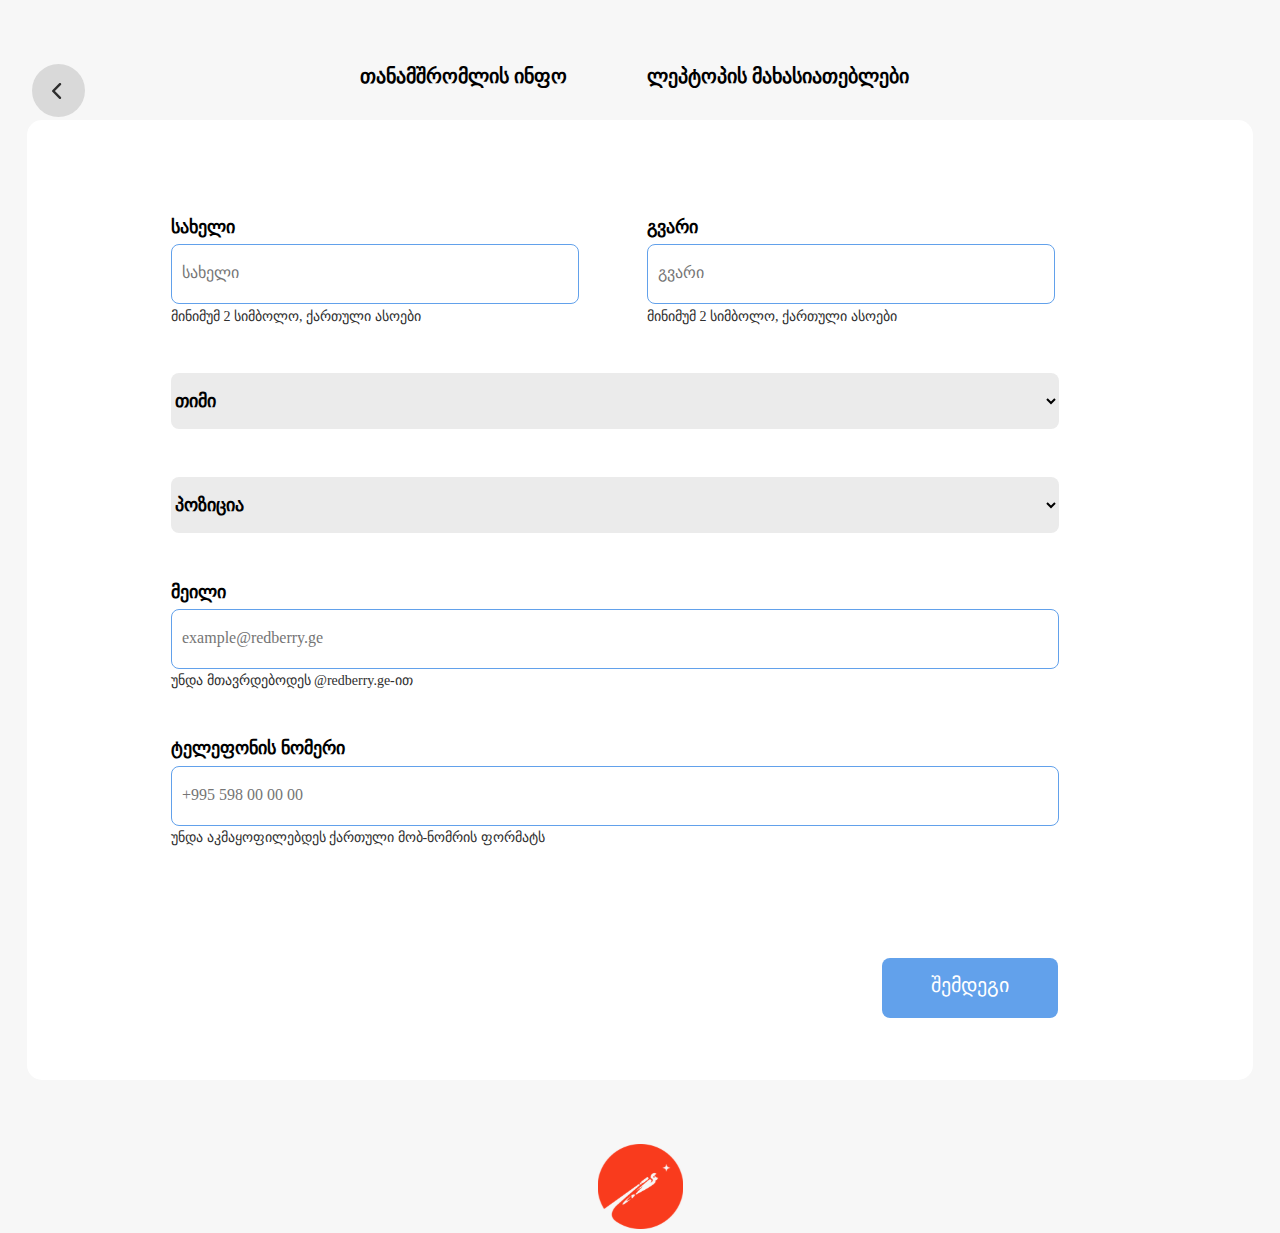
==== App/pages/employee.html @ ed8a230c "employee page html css almost done" ====
<!DOCTYPE html>
<html lang="en">
  <head>
    <meta charset="UTF-8" />
    <meta http-equiv="X-UA-Compatible" content="IE=edge" />
    <meta name="viewport" content="width=device-width, initial-scale=1.0" />
    <link rel="stylesheet" href="../styles/form-style.css" />
    <link rel="icon" href="../../assets/images/redberry-icon.svg" />
    <title>Employee Info</title>
  </head>
  <body>
    <div class="arrowback">
      <a href="../../index.html">
        <img src="../../assets/images/Back-arrow.svg"
      /></a>
    </div>

    <div class="pages">
      <p>თანამშრომლის ინფო</p>
      <p>ლეპტოპის მახასიათებლები</p>
    </div>

    <section>
      <div class="namelstname">
        <div class="name">
          <label for="Name">სახელი</label> <br />
          <input type="text" name="Name" id="Name" placeholder="სახელი" />
          <h5>მინიმუმ 2 სიმბოლო, ქართული ასოები</h5>
        </div>

        <div class="lastname">
          <label for="Lastname">გვარი</label> <br />
          <input
            type="text"
            name="Lastname"
            id="Lastname"
            placeholder="გვარი"
          />
          <h5>მინიმუმ 2 სიმბოლო, ქართული ასოები</h5>
        </div>
      </div>

      <div class="teams">
        <select class="teams" id="teams">
          <option hidden selected>თიმი</option>
        </select>
        <br />
      </div>

      <div class="positions">
        <select id="positions">
          <option hidden selected>პოზიცია</option></select
        ><br />
      </div>

      <div class="email">
        <label for="Email">მეილი</label> <br />
        <input
          type="email"
          name="Email"
          id="Email"
          placeholder="example@redberry.ge"
        />
        <h5>უნდა მთავრდებოდეს @redberry.ge-ით</h5>
      </div>

      <div class="phone">
        <label for="Phone">ტელეფონის ნომერი</label> <br />
        <input
          type="number"
          name="Phone"
          id="Phone"
          placeholder="+995 598 00 00 00"
        />
        <h5>უნდა აკმაყოფილებდეს ქართული მობ-ნომრის ფორმატს</h5>
      </div>

      <a href="./laptop.html" class="next-btn">შემდეგი</a>
    </section>

    <div class="logo">
      <img src="../../assets/images/redberry-icon.svg" />
    </div>
    <script src="../script/getData.js"></script>
    <script src="../script/validations.js"></script>
  </body>
</html>
---- App/styles/form-style.css ----
@font-face {
  font-family: HelveticaNeue;
  src: url(./asset/fonts/HelveticaNeue.ttc) format("ttc");
}

* {
  box-sizing: border-box;
  margin: 0;
  padding: 0;
  font-family: HelveticaNeue;
}

body {
  padding: 4rem 1rem 2rem 1rem;
  height: 100vh;
  background-color: #f7f7f7;
}

.arrowback {
  float: left;
  margin-left: 1rem;
}

.pages {
  display: flex;
  justify-content: center;
}

.pages p {
  margin-right: 5rem;
  font-size: 20px;
  font-weight: bold;
}

section {
  width: 76.625rem;
  height: 60rem;
  background-color: white;
  margin: auto;
  margin-top: 2rem;
  padding-left: 9rem;
  padding-top: 6rem;
  border-radius: 15px;
}

label {
  font-size: 18px;
  font-weight: bold;
}

h5 {
  font-size: 14px;
  color: #2e2e2e;
  font-weight: 300;
  margin-top: 0.2rem;
}

input {
  border: 1px solid #62a1eb;
  border-radius: 8px;
  outline: none;
  margin-top: 0.4rem;
  height: 3.75rem;
}

input::placeholder {
  font-size: 16px;
  padding-left: 10px;
}

.name,
.lastname {
  display: inline-block;
}
.lastname {
  margin-left: 4rem;
}

.namelstname input {
  width: 25.5rem;
}

select {
  height: 3.5rem;
  width: 55.5rem;

  margin-top: 3rem;
  border: none;
  outline: none;
  background-color: #ebebeb;
  border-radius: 8px;
  font-size: 18px;
  font-weight: bold;
}

option {
  font-size: 18px;
  font-weight: 400;
  background-color: white;
}

.email {
  margin-top: 3rem;
}

.email input,
.phone input {
  width: 55.5rem;
}

.phone {
  margin-top: 3rem;
}

.next-btn {
  float: right;
  margin-top: 7rem;
  margin-right: 12.2rem;
  width: 11rem;
  height: 3.75rem;
  background-color: #62a1eb;
  color: white;
  border: none;
  outline: none;
  cursor: pointer;
  text-decoration: none;
  font-size: 20px;
  border-radius: 8px;
  text-align: center;
  padding: 15px;
}

.next-btn:hover {
  transition: 200ms ease;
  background: #317ad0;
}

.next-btn:active {
  background: #1a5dab;
}

.logo {
  text-align: center;
  margin-top: 4rem;
}
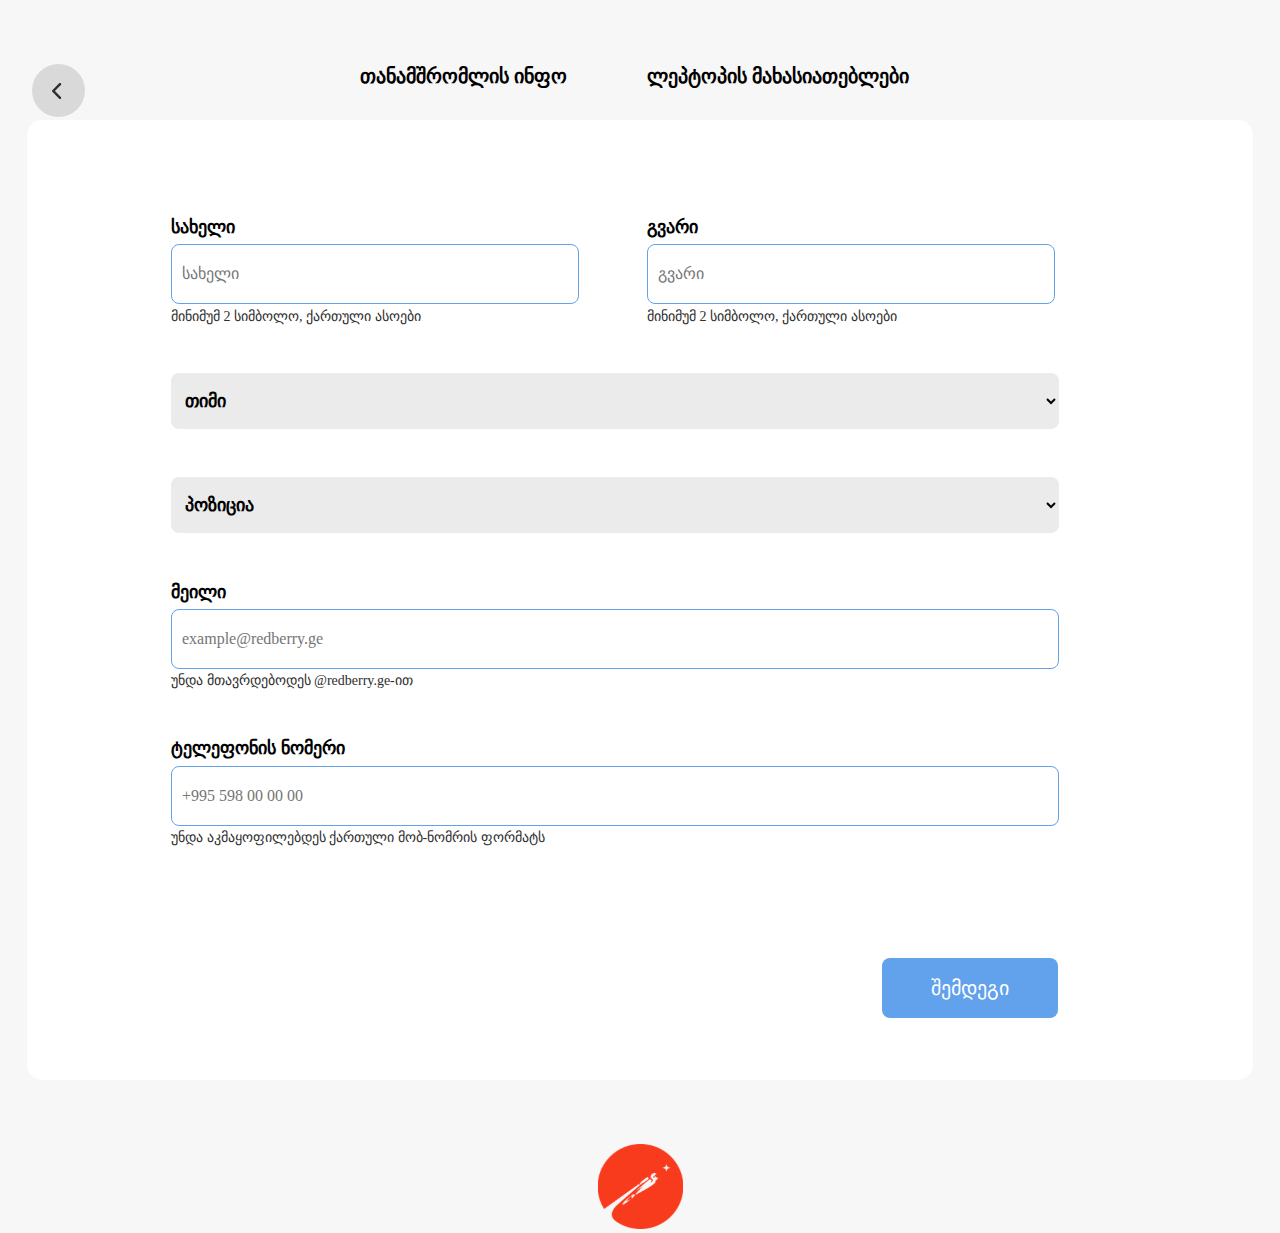
==== commit b1a11a1e: "validations done" ====
--- a/App/pages/employee.html
+++ b/App/pages/employee.html
@@ -23,20 +23,20 @@
     <section>
       <div class="namelstname">
         <div class="name">
-          <label for="Name">სახელი</label> <br />
+          <label for="Name" id="name-label">სახელი</label> <br />
           <input type="text" name="Name" id="Name" placeholder="სახელი" />
-          <h5>მინიმუმ 2 სიმბოლო, ქართული ასოები</h5>
+          <h5 id="name-h5">მინიმუმ 2 სიმბოლო, ქართული ასოები</h5>
         </div>
 
         <div class="lastname">
-          <label for="Lastname">გვარი</label> <br />
+          <label for="Lastname" id="lastname-label">გვარი</label> <br />
           <input
             type="text"
             name="Lastname"
             id="Lastname"
             placeholder="გვარი"
           />
-          <h5>მინიმუმ 2 სიმბოლო, ქართული ასოები</h5>
+          <h5 id="lastname-h5">მინიმუმ 2 სიმბოლო, ქართული ასოები</h5>
         </div>
       </div>
 
@@ -54,28 +54,28 @@
       </div>
 
       <div class="email">
-        <label for="Email">მეილი</label> <br />
+        <label for="Email" id="email-label">მეილი</label> <br />
         <input
           type="email"
           name="Email"
           id="Email"
           placeholder="example@redberry.ge"
         />
-        <h5>უნდა მთავრდებოდეს @redberry.ge-ით</h5>
+        <h5 id="email-h5">უნდა მთავრდებოდეს @redberry.ge-ით</h5>
       </div>
 
       <div class="phone">
-        <label for="Phone">ტელეფონის ნომერი</label> <br />
+        <label for="Phone" id="phone-label">ტელეფონის ნომერი</label> <br />
         <input
           type="number"
           name="Phone"
           id="Phone"
           placeholder="+995 598 00 00 00"
         />
-        <h5>უნდა აკმაყოფილებდეს ქართული მობ-ნომრის ფორმატს</h5>
+        <h5 id="phone-h5">უნდა აკმაყოფილებდეს ქართული მობ-ნომრის ფორმატს</h5>
       </div>
 
-      <a href="./laptop.html" class="next-btn">შემდეგი</a>
+      <button id="next-btn" href="" class="next-btn">შემდეგი</button>
     </section>
 
     <div class="logo">
--- a/App/styles/form-style.css
+++ b/App/styles/form-style.css
@@ -61,9 +61,6 @@
   outline: none;
   margin-top: 0.4rem;
   height: 3.75rem;
-}
-
-input::placeholder {
   font-size: 16px;
   padding-left: 10px;
 }
@@ -91,9 +88,11 @@
   border-radius: 8px;
   font-size: 18px;
   font-weight: bold;
+  padding-left: 10px;
 }
 
 option {
+  width: 55.5rem;
   font-size: 18px;
   font-weight: 400;
   background-color: white;
@@ -143,3 +142,7 @@
   text-align: center;
   margin-top: 4rem;
 }
+
+.red-border {
+  border: 1.8px solid #e52f2f;
+}
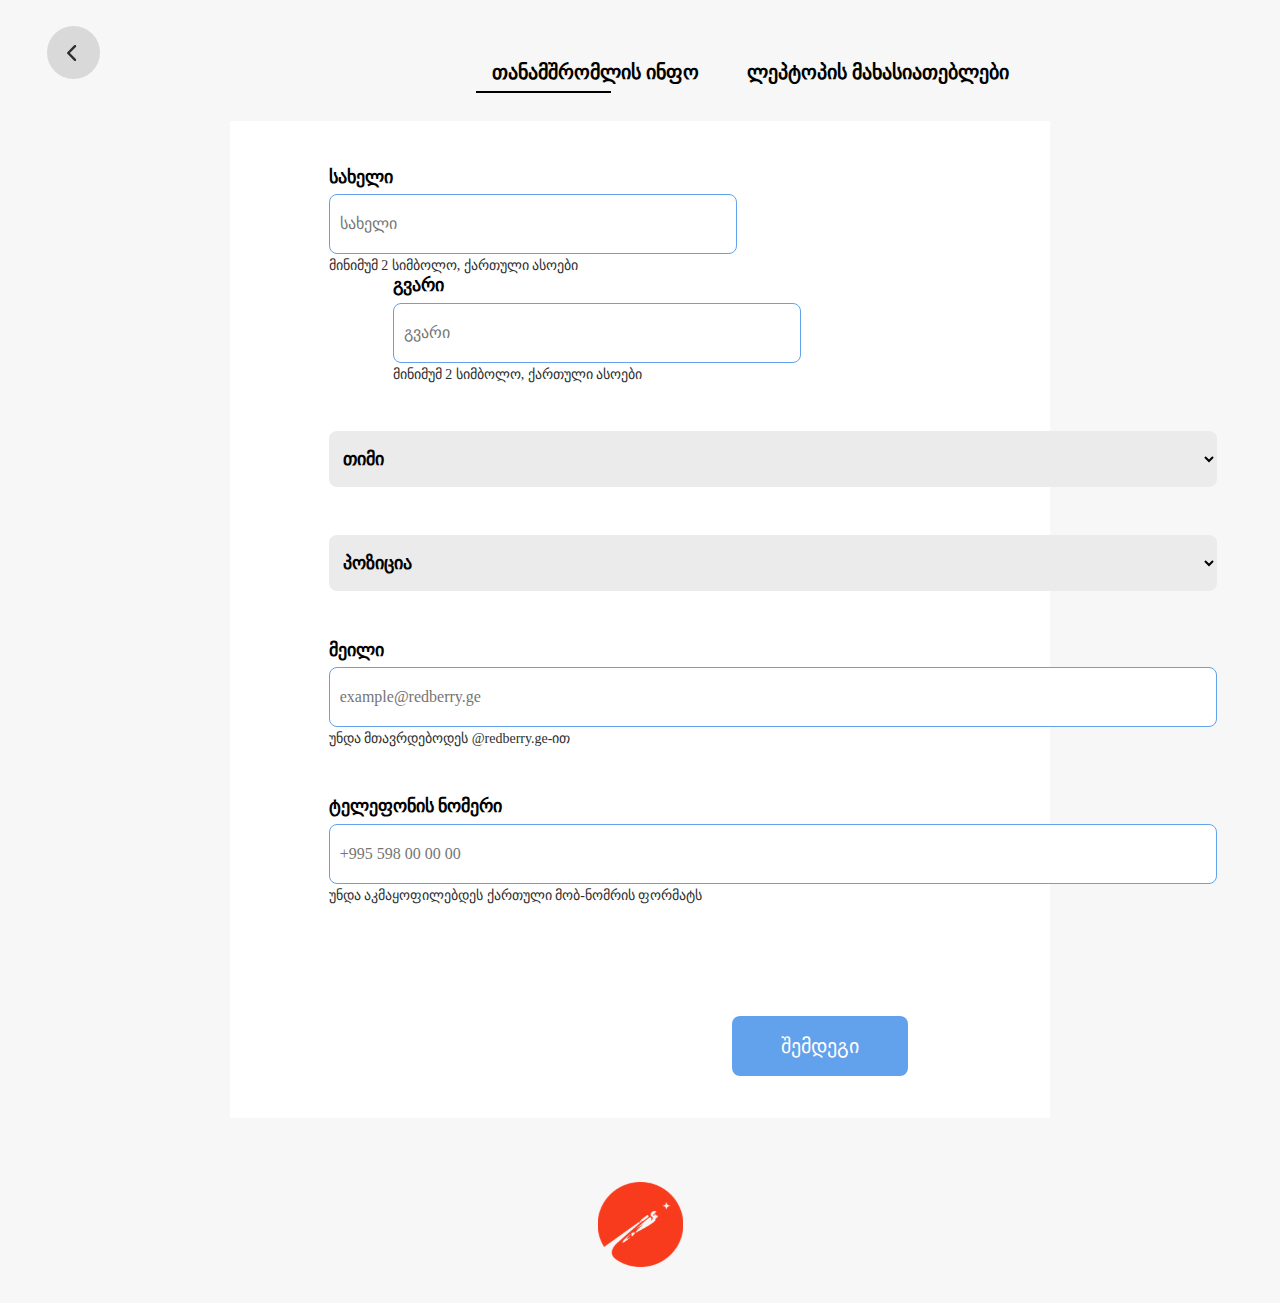
==== commit 7b807009: "employee form CSS responsive for mobile" ====
--- a/App/pages/employee.html
+++ b/App/pages/employee.html
@@ -4,84 +4,110 @@
     <meta charset="UTF-8" />
     <meta http-equiv="X-UA-Compatible" content="IE=edge" />
     <meta name="viewport" content="width=device-width, initial-scale=1.0" />
-    <link rel="stylesheet" href="../styles/form-style.css" />
+    <link rel="stylesheet" href="../styles/employee-style.css" />
     <link rel="icon" href="../../assets/images/redberry-icon.svg" />
     <title>Employee Info</title>
   </head>
   <body>
-    <div class="arrowback">
-      <a href="../../index.html">
-        <img src="../../assets/images/Back-arrow.svg"
+    <div class="pages">
+      <a class="arrowback" href="../../index.html">
+        <img class="desktop" src="../../assets/images/Back-arrow.svg" />
+        <img class="mobile" src="../../assets/images/back-mobile.svg"
       /></a>
+      <p class="employee-page" id="employee-page">
+        <a href="./employee.html"> თანამშრომლის ინფო</a>
+      </p>
+      <p class="laptop-page" id="laptop-page">
+        <a href="">ლეპტოპის მახასიათებლები</a>
+      </p>
+      <h2 class="pages-count">1/2</h2>
     </div>
-
-    <div class="pages">
-      <p>თანამშრომლის ინფო</p>
-      <p>ლეპტოპის მახასიათებლები</p>
-    </div>
+    <hr class="page-hr" />
 
     <section>
-      <div class="namelstname">
-        <div class="name">
-          <label for="Name" id="name-label">სახელი</label> <br />
-          <input type="text" name="Name" id="Name" placeholder="სახელი" />
-          <h5 id="name-h5">მინიმუმ 2 სიმბოლო, ქართული ასოები</h5>
+      <form onsubmit="return false">
+        <div class="namelstname">
+          <div class="name">
+            <label for="Name" id="name-label">სახელი</label> <br />
+            <input
+              type="text"
+              name="Name"
+              id="Name"
+              placeholder="სახელი"
+              onkeyup="setInput(this.id ,this.value)"
+            />
+            <h5 id="name-h5">მინიმუმ 2 სიმბოლო, ქართული ასოები</h5>
+          </div>
+
+          <div class="lastname">
+            <label for="Lastname" id="lastname-label">გვარი</label> <br />
+            <input
+              type="text"
+              name="Lastname"
+              id="Lastname"
+              placeholder="გვარი"
+              onkeyup="setInput(this.id ,this.value)"
+            />
+            <h5 id="lastname-h5">მინიმუმ 2 სიმბოლო, ქართული ასოები</h5>
+          </div>
         </div>
 
-        <div class="lastname">
-          <label for="Lastname" id="lastname-label">გვარი</label> <br />
+        <div class="teams">
+          <select
+            class="teams"
+            id="teams"
+            onchange="setInput(this.id ,this.value)"
+          >
+            <option hidden selected>თიმი</option>
+          </select>
+          <br />
+        </div>
+
+        <div class="positions">
+          <select id="positions" onchange="setInput(this.id ,this.value)">
+            <option hidden selected>პოზიცია</option></select
+          ><br />
+        </div>
+
+        <div class="email">
+          <label for="Email" id="email-label">მეილი</label> <br />
+          <input
+            type="email"
+            name="Email"
+            id="Email"
+            placeholder="example@redberry.ge"
+            onkeyup="setInput(this.id ,this.value)"
+          />
+          <h5 id="email-h5">უნდა მთავრდებოდეს @redberry.ge-ით</h5>
+        </div>
+
+        <div class="phone">
+          <label for="Phone" id="phone-label">ტელეფონის ნომერი</label> <br />
           <input
             type="text"
-            name="Lastname"
-            id="Lastname"
-            placeholder="გვარი"
+            name="Phone"
+            id="Phone"
+            placeholder="+995 598 00 00 00"
+            onkeyup="setInput(this.id ,this.value)"
           />
-          <h5 id="lastname-h5">მინიმუმ 2 სიმბოლო, ქართული ასოები</h5>
+          <h5 class="mobile phone-h5" id="mobile-phone-h5">
+            ქართული მობ-ნომრის ფორმატი
+          </h5>
+          <h5 id="phone-h5" class="desktop">
+            უნდა აკმაყოფილებდეს ქართული მობ-ნომრის ფორმატს
+          </h5>
         </div>
-      </div>
-
-      <div class="teams">
-        <select class="teams" id="teams">
-          <option hidden selected>თიმი</option>
-        </select>
-        <br />
-      </div>
-
-      <div class="positions">
-        <select id="positions">
-          <option hidden selected>პოზიცია</option></select
-        ><br />
-      </div>
-
-      <div class="email">
-        <label for="Email" id="email-label">მეილი</label> <br />
-        <input
-          type="email"
-          name="Email"
-          id="Email"
-          placeholder="example@redberry.ge"
-        />
-        <h5 id="email-h5">უნდა მთავრდებოდეს @redberry.ge-ით</h5>
-      </div>
-
-      <div class="phone">
-        <label for="Phone" id="phone-label">ტელეფონის ნომერი</label> <br />
-        <input
-          type="number"
-          name="Phone"
-          id="Phone"
-          placeholder="+995 598 00 00 00"
-        />
-        <h5 id="phone-h5">უნდა აკმაყოფილებდეს ქართული მობ-ნომრის ფორმატს</h5>
-      </div>
-
-      <button id="next-btn" href="" class="next-btn">შემდეგი</button>
+        <div class="button-page">
+          <button id="next-btn" class="next-btn">შემდეგი</button>
+        </div>
+      </form>
     </section>
 
     <div class="logo">
       <img src="../../assets/images/redberry-icon.svg" />
     </div>
-    <script src="../script/getData.js"></script>
-    <script src="../script/validations.js"></script>
+    <script type="text/javascript" src="../script/getData.js"></script>
+    <script type="text/javascript" src="../script/validations.js"></script>
+    <script type="text/javascript" src="../script/storageData.js"></script>
   </body>
 </html>
--- a/App/styles/employee-style.css
+++ b/App/styles/employee-style.css
@@ -0,0 +1,300 @@
+/* TODOO 
+ make page more responsable
+ top line  */
+
+@font-face {
+  font-family: HelveticaNeue;
+  src: url(../../assets/fonts/HelveticaNeue.ttc);
+}
+
+* {
+  box-sizing: border-box;
+  margin: 0;
+  padding: 0;
+  font-family: HelveticaNeue;
+}
+
+body {
+  height: 100vh;
+  background-color: #f7f7f7;
+}
+.red-border {
+  border: 1.8px solid #e52f2f;
+}
+
+@media screen and (min-width: 1200px) {
+  .arrowback {
+    margin-left: 3.65%;
+    display: inline-block;
+  }
+  .mobile,
+  .mobileb,
+  .pages-count {
+    display: none;
+  }
+  .upload-p {
+    display: inline-block;
+  }
+  .pages {
+    width: 100%;
+    display: inline-block;
+  }
+  #employee-page {
+    visibility: visible;
+  }
+
+  .pages a {
+    text-decoration: none;
+    color: #000;
+    font-size: 20px;
+    font-weight: bold;
+  }
+
+  .pages p {
+    display: inline-block;
+    margin-top: 4.7%;
+    margin-right: 3.45%;
+  }
+
+  section {
+    background-color: white;
+    margin: 2.2% 18% 0;
+    height: fit-content;
+    padding-bottom: 3%;
+  }
+  .page-hr {
+    width: 10.5%;
+    margin-left: 37.2%;
+    margin-top: 0.5%;
+    border: 1px solid black;
+  }
+  form {
+    padding: 5.5% 12% 0;
+  }
+  label {
+    font-size: 18px;
+    font-weight: bold;
+  }
+
+  h5 {
+    font-size: 14px;
+    color: #2e2e2e;
+    font-weight: 300;
+    margin-top: 0.2rem;
+  }
+
+  input {
+    border: 1px solid #62a1eb;
+    border-radius: 8px;
+    outline: none;
+    margin-top: 0.4rem;
+    height: 3.75rem;
+    font-size: 16px;
+    padding-left: 10px;
+  }
+  .name,
+  .lastname,
+  .lastname-invalid {
+    display: inline-block;
+  }
+  .lastname-invalid {
+    margin-left: 1rem;
+  }
+  .lastname {
+    margin-left: 4rem;
+  }
+
+  .namelstname input {
+    width: 25.5rem;
+  }
+
+  select {
+    height: 3.5rem;
+    width: 55.5rem;
+
+    margin-top: 3rem;
+    border: none;
+    outline: none;
+    background-color: #ebebeb;
+    border-radius: 8px;
+    font-size: 18px;
+    font-weight: bold;
+    padding-left: 10px;
+  }
+
+  option {
+    width: 55.5rem;
+    font-size: 18px;
+    font-weight: 400;
+    background-color: white;
+  }
+
+  .email {
+    margin-top: 3rem;
+  }
+
+  .email input,
+  .phone input {
+    width: 55.5rem;
+  }
+
+  .phone {
+    margin-top: 3rem;
+  }
+
+  .next-btn {
+    float: right;
+    margin-top: 7rem;
+    margin-right: 2.7rem;
+    width: 11rem;
+    height: 3.75rem;
+    background-color: #62a1eb;
+    color: white;
+    border: none;
+    outline: none;
+    cursor: pointer;
+    text-decoration: none;
+    font-size: 20px;
+    border-radius: 8px;
+    text-align: center;
+    padding: 15px;
+  }
+
+  .next-btn:hover {
+    transition: 200ms ease;
+    background: #317ad0;
+  }
+
+  .next-btn:active {
+    background: #1a5dab;
+  }
+
+  .logo {
+    text-align: center;
+    margin-top: 4rem;
+    padding-bottom: 2rem;
+  }
+
+  .red-border {
+    border: 1.8px solid #e52f2f;
+  }
+
+  a {
+    text-decoration: none;
+    font-size: 20px;
+    font-weight: bold;
+    color: black;
+    cursor: pointer;
+  }
+  .button-page {
+    width: 100%;
+    display: inline-block;
+  }
+  .employee-page {
+    margin-left: 30.3%;
+  }
+}
+
+@media screen and (max-width: 1200px) {
+  body {
+    background-color: #f6f6f6;
+    min-height: 100vh;
+    padding: 7% 4% 0;
+    display: flex;
+    flex-direction: column;
+  }
+
+  hr {
+    display: none;
+  }
+  a {
+    text-decoration: none;
+    font-weight: 700;
+    font-size: 16px;
+    color: black;
+  }
+  .pages-count {
+    text-align: center;
+    font-size: 14px;
+    font-weight: 400;
+    color: #898989;
+    margin-bottom: 45px;
+  }
+  .laptop-page {
+    display: none;
+  }
+  .desktop {
+    display: none;
+  }
+  .mobile,
+  .employee-page {
+    display: inline-block;
+  }
+
+  .employee-page {
+    margin-left: 20%;
+    margin-bottom: 5px;
+  }
+  .pages {
+    width: 100%;
+  }
+
+  input[type="text"],
+  input[type="email"],
+  select {
+    width: 100%;
+    height: 60px;
+    margin-top: 5px;
+    margin-bottom: 5px;
+  }
+  h5 {
+    margin-bottom: 15px;
+  }
+  label {
+    font-weight: bold;
+    font-size: 18px;
+  }
+  h5 {
+    margin-top: 7px;
+    font-weight: 300;
+    font-size: 14px;
+    color: #2e2e2e;
+  }
+  input {
+    border: 1.8px solid #8ac0e2;
+    outline: none;
+    border-radius: 8px;
+    padding-left: 10px;
+    font-size: 16px;
+  }
+  select {
+    background-color: #ebebeb;
+    border: none;
+    outline: none;
+    margin-top: 15px;
+    border-radius: 8px;
+    font-size: 18px;
+    font-weight: bold;
+    margin-bottom: 20px;
+  }
+  .logo {
+    display: none;
+  }
+
+  .button-page {
+    display: inline-block;
+    width: 100%;
+    padding: 5% 0 10%;
+  }
+  .next-btn {
+    float: right;
+    width: 11rem;
+    height: 3.75rem;
+    background-color: #62a1eb;
+    color: white;
+    border-radius: 8px;
+    border: none;
+    font-size: 20px;
+    cursor: pointer;
+  }
+}
